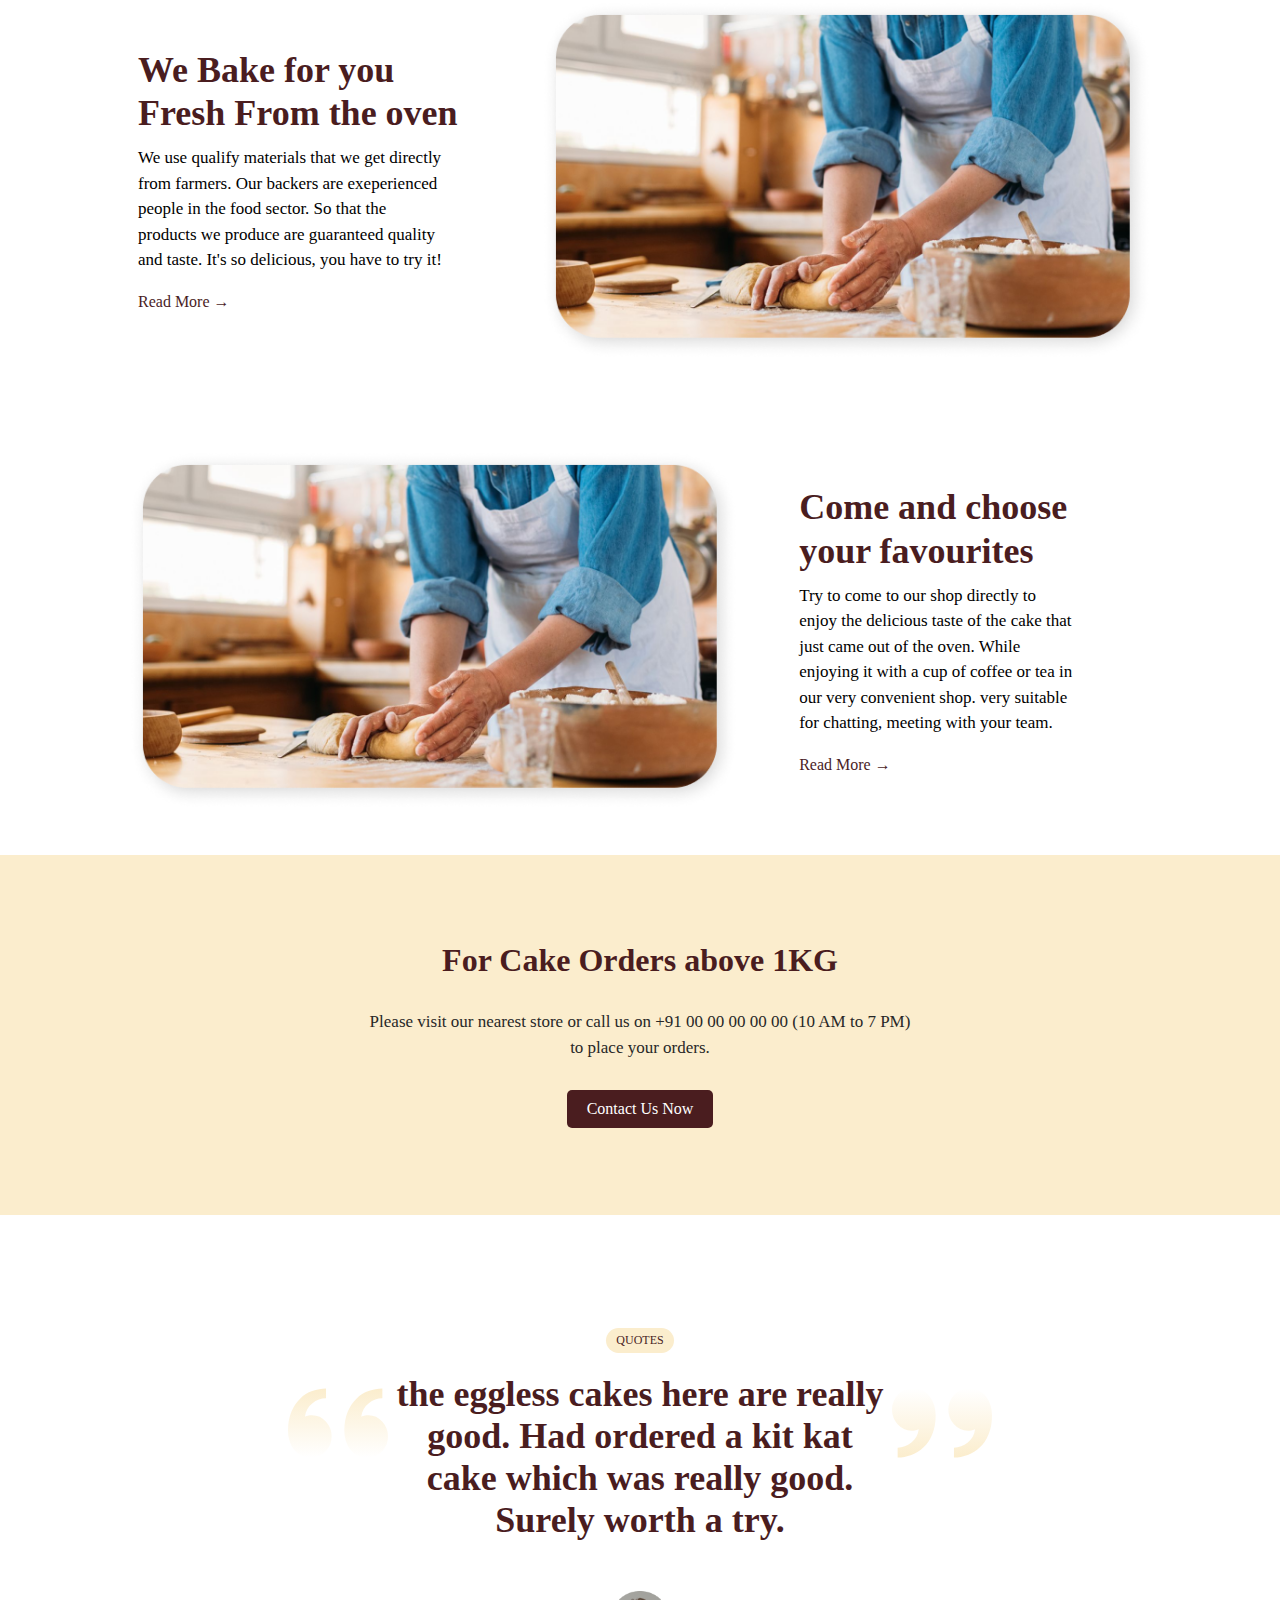
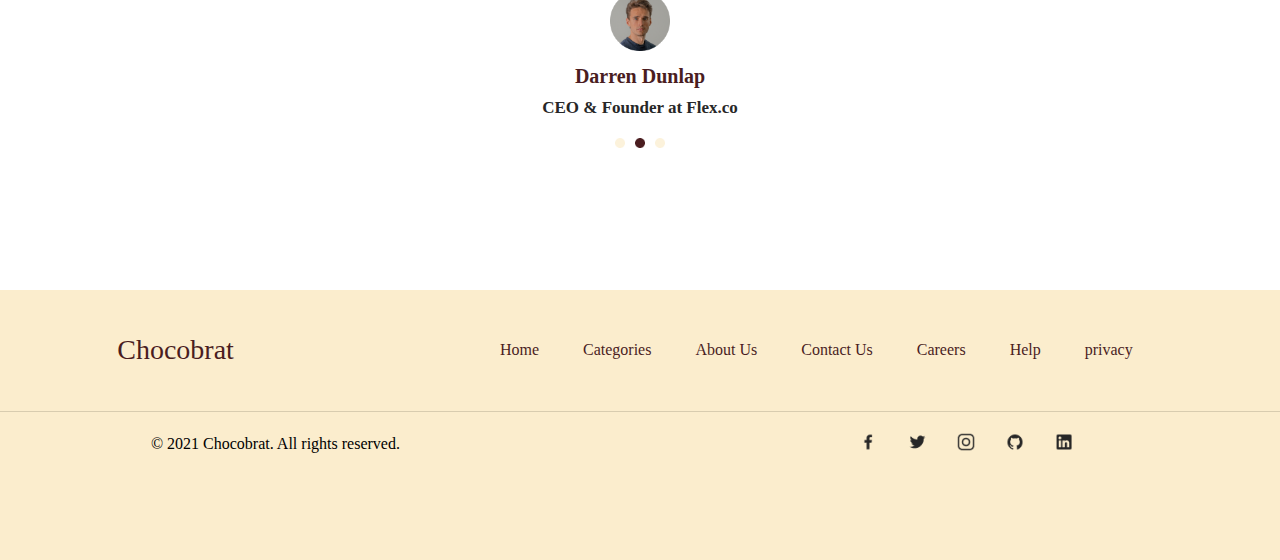
==== last-part.html @ 95eae978 "Seoyun's Commit -01" ====
<!DOCTYPE html>
<html lang="en">

<head>
    <meta charset="UTF-8">
    <meta name="viewport" content="width=device-width, initial-scale=1.0">
    <link rel="stylesheet" href="./main.css">
    <title>Chocobrat Bakery</title>
</head>

<body>
    <main>
        <div id="content1">
            <div id="container1">
                <span>We Bake for you</span>
                <span>Fresh From the oven</span>
                <p>We use qualify materials that we get directly from farmers.
                    Our backers are exeperienced people in the food sector. So
                    that the products we produce are guaranteed quality and
                    taste. It's so delicious, you have to try it!
                </p>
                <a href="#">Read More &rarr;</a>
            </div>
            <img src="./Rectangle 34.png" alt="bake-right">
        </div>

        <div id="content2">
            <img src="./Rectangle 34.png" alt="bake-left">
            <div id="container2">
                <span>Come and choose</span>
                <span>your favourites</span>
                <p>Try to come to our shop directly to enjoy the delicious taste
                    of the cake that just came out of the oven. While enjoying it
                    with a cup of coffee or tea in our very convenient shop. very
                    suitable for chatting, meeting with your team.
                </p>
                <a href="#">Read More &rarr;</a>
            </div>
        </div>

        <div id="content3">
            <span>For Cake Orders above 1KG</span>
            <p>Please visit our nearest store or call us on +91 00 00 00 00 00 (10 AM to 7 PM)
                <br>to place your orders.
            </p>
            <a href="#">Contact Us Now</a>
        </div>

        <div id="content4">
            <span>QUOTES</span>
            <div id="container4">
                <img src="./“.svg" alt="quotes" width="100" height="100">
                <p>the eggless cakes here are really good.
                    Had ordered a kit kat cake which was
                    really good. Surely worth a try.
                </p>
                <img src="./“-1.svg" alt="quotes" width="100" height="100">
            </div>
            <div id="profile">
                <img src="./Ellipse 1.png" alt="CEO" width="60" height="60"><br>
                <span>Darren Dunlap</span>
                <p>CEO & Founder at Flex.co</p>
                <img src="./Group 1.png" alt="dots" width="50" height="10">
            </div>
        </div>
    </main>

    <footer>
        <nav id="bottom-navigation">
            <div id="logo-bot"><span><a href="./last-part.html">Chocobrat</a></span></div>
            <div id="menu-container">
                <span><a href="#">Home</a></span>
                <span><a href="#">Categories</a></span>
                <span><a href="#">About Us</a></span>
                <span><a href="#">Contact Us</a></span>
                <span><a href="#">Careers</a></span>
                <span><a href="#">Help</a></span>
                <span><a href="#">privacy</a></span>
            </div>
        </nav>
        <div id="links-bot">
            <span>&copy; 2021 Chocobrat. All rights reserved.</span>
            <div>
                <a href="#"><img src="./Icons/Facebook.png" alt="facebook" width="20" height="20"></a>
                <a href="#"><img src="./Icons/Twitter.png" alt="x" width="20" height="20"></a>
                <a href="#"><img src="./Icons/Instagram.png" alt="insta" width="20" height="20"></a>
                <a href="#"><img src="./Icons/Github.png" alt="github" width="20" height="20"></a>
                <a href="#"><img src="./Icons/LinkedIn.png" alt="linkedin" width="20" height="20"></a>
            </div>
        </div>
    </footer>

</body>

</html>
---- main.css ----
/* Universal Style Rules */
* {
    box-sizing: border-box;
    margin: 0;
    padding: 0;
    text-decoration: none;
    border: none;
}

/* 1 */
#content1 {
    background-color: white;
    width: 80%;
    margin: auto;
    margin-bottom: 10vh;
    height: 40vh;
    display: flex;
    gap: 10px;
}

#content1 img {
    float: right;
    width: 80%;
    height: 100%;
}

#container1,
#container2 {
    display: flex;
    flex-direction: column;
    justify-content: center;
    padding: 10px;
    width: 80%;
    margin: auto;
}

#container1 span,
#container2 span {
    color: #4A1D1F;
    font-size: 36px;
    line-height: 1.2;
    font-weight: bold;
}

#container1 p,
#container2 p {
    margin-top: 10px;
    line-height: 1.5;
    font-size: 17px;
    width: 80%;
}

#container1 a,
#container2 a {
    color: #4A1D1F;
    margin-top: 20px;
}


/* 2 */
#content2 {
    background-color: white;
    width: 80%;
    margin: auto;
    margin-bottom: 5vh;
    height: 40vh;
    display: flex;
    gap: 50px;
}

#content2 img {
    float: left;
    width: 80%;
    height: 100%;
}

/* 3 */
#content3 {
    background-color: #FBEDCD;
    width: 100%;
    height: 40vh;
    display: flex;
    flex-direction: column;
    justify-content: center;
    align-items: center;
    gap: 30px;
    text-align: center;
}

#content3 span {
    color: #4A1D1F;
    font-size: 32px;
    font-weight: bolder;
}

#content3 p {
    color: #272727;
    font-size: 17px;
    line-height: 1.5;
}

#content3 a {
    background-color: #4A1D1F;
    color: white;
    padding: 10px 20px;
    border-radius: 5px;
}


/* 4 */
#content4 {
    background-color: white;
    width: 100%;
    height: 70vh;
    display: flex;
    flex-direction: column;
    justify-content: center;
    align-items: center;
    padding-top: 50px;
    padding-bottom: 20px;
    margin-bottom: 5vh;
}

#content4 span:first-child {
    border-radius: 30px;
    background-color: #FBEDCD;
    color: #4A1D1F;
    padding: 5px 10px;
    font-size: 12px;
}

#container4 {
    flex: 0 0 30%;
    display: flex;
    width: 55%;
    margin: 20px auto;
    margin-bottom: 40px;
    text-align: center;
}

#content4 p {
    color: #4A1D1F;
    font-size: 36px;
    font-weight: bold;
}

#profile {
    flex: 0 0 30%;
    text-align: center;
}

#profile span {
    font-size: 20px;
    font-weight: bold;
    color: #4A1D1F;
    margin: 10px;
}

#profile p {
    font-size: 17px;
    color: #272727;
    margin: 10px;
}

#profile img {
    margin: 10px;
}

/* footer */
footer {
    background-color: #FBEDCD;
    width: 100%;
    height: 30vh;
}

nav {
    height: 45%;
    display: flex;
    justify-content: center;
    align-items: center;
    gap: 20vw;
    border-bottom: 1px solid #d8ccaf;
}

#logo-bot {
    font-size: 28px;
}

#logo-bot a,
#menu-container a {
    color: #4A1D1F;
}

#menu-container a:hover {
    color: brown;
}

#menu-container span {
    padding: 10px;
    margin-right: 20px;
}

#links-bot {
    display: flex;
    justify-content: space-evenly;
    align-items: center;
    padding-top: 20px;
    margin-right: 30px;
    gap: 24vw;
}

#links-bot a {
    padding-right: 25px;
}
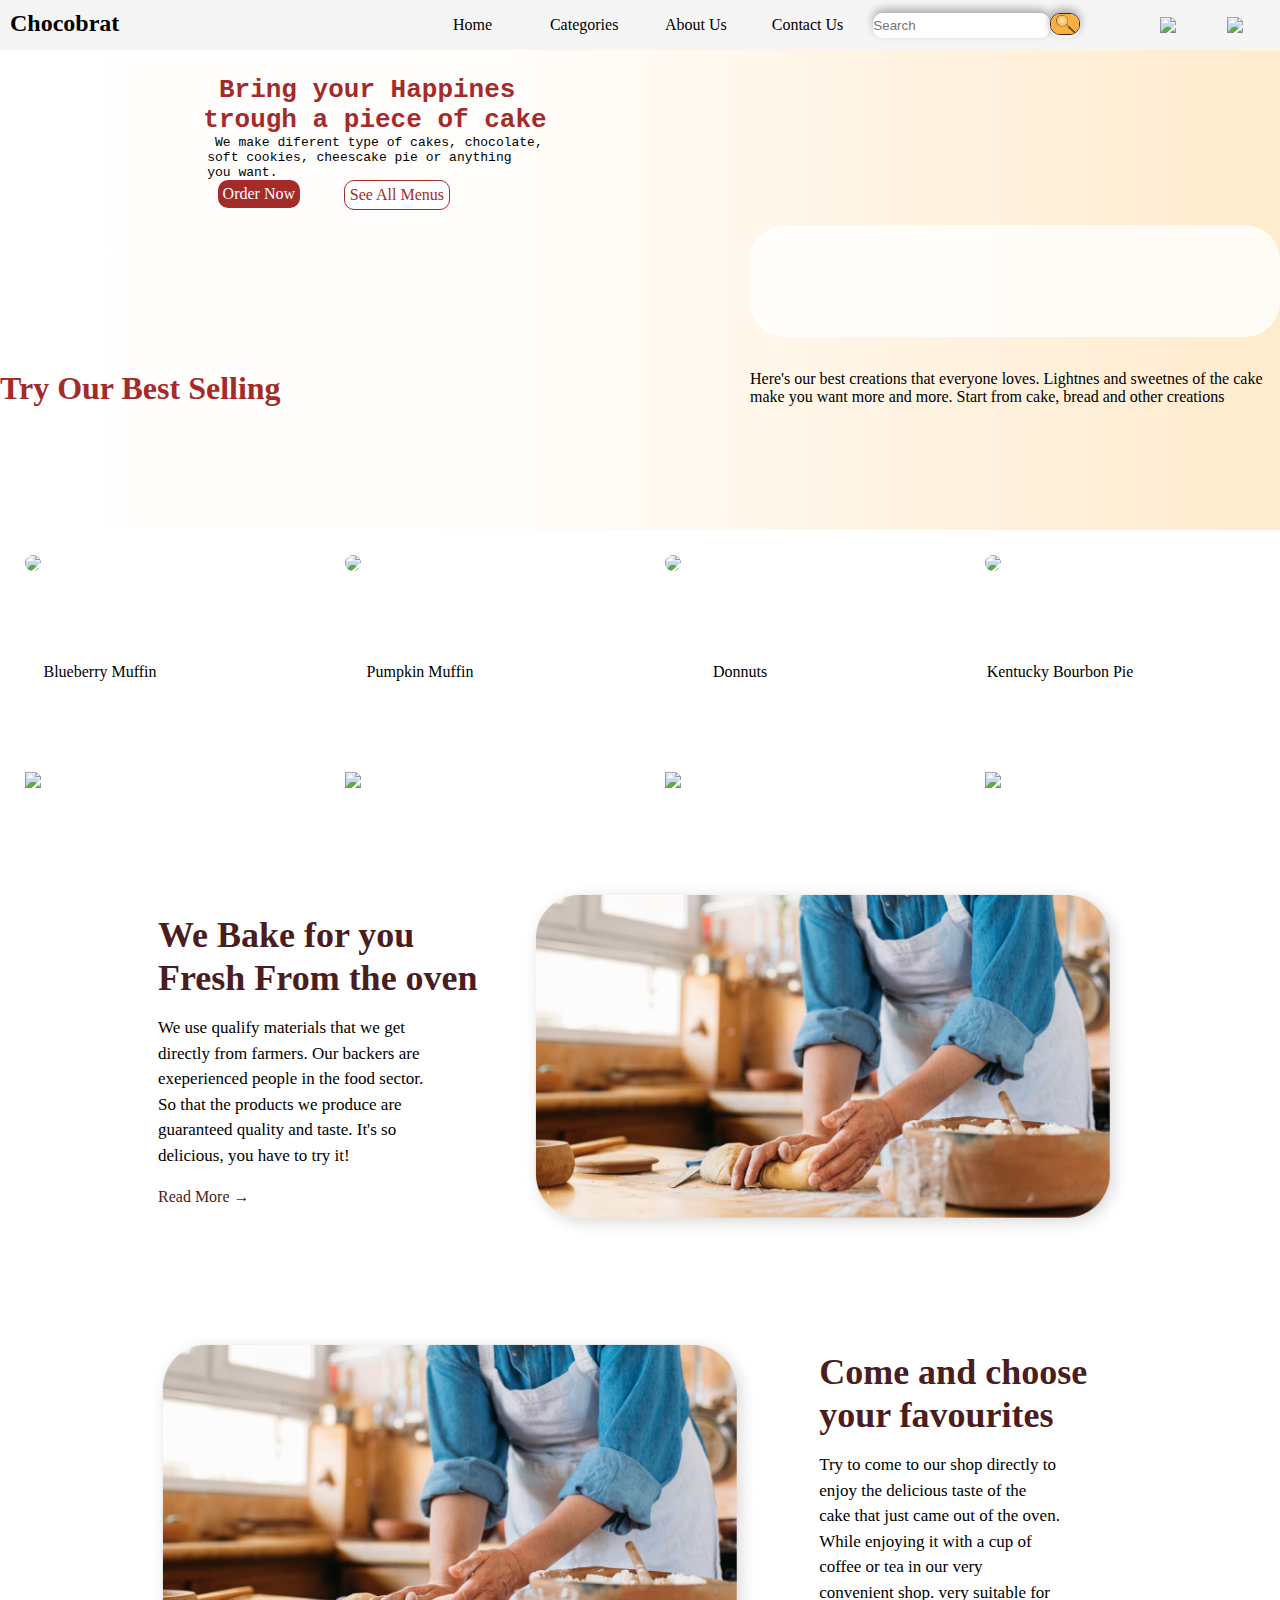
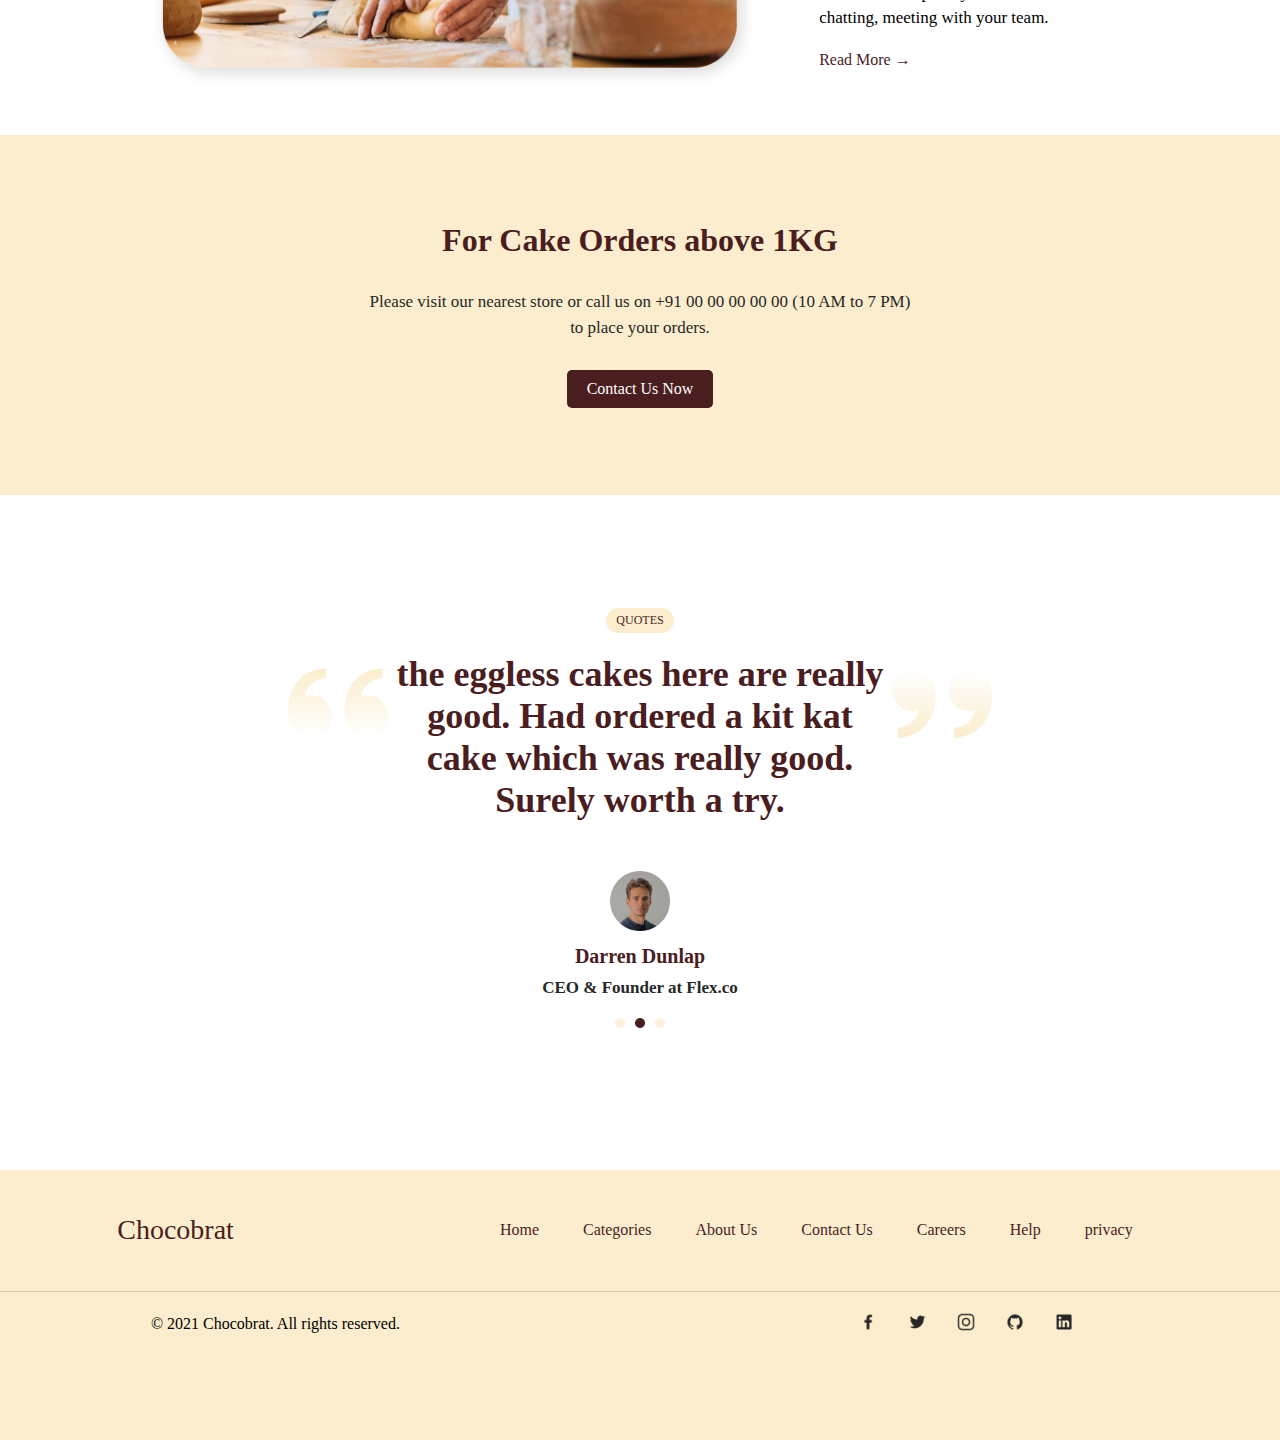
==== commit c82ec5c9: "update" ====
--- a/last-part.html
+++ b/last-part.html
@@ -9,6 +9,74 @@
 </head>
 
 <body>
+    <header>
+        <div class="cont-header"></div>
+        <div class="cont-header1"><h2>Chocobrat</h2></div>
+        <div class="cont-header2">
+            <div class="cont-header2-1">
+                <p class="cont-header2-1-2">Home</p>
+                <p class="cont-header2-1-2">Categories</p>
+                <p class="cont-header2-1-2">About Us</p>
+                <p class="cont-header2-1-2">Contact Us</p>
+            </div>
+        </div>
+        <div class="cont-header3">
+           <div class="cont-header3-1">
+             <form class="cont-header3-1-1">
+                <input type="text" name="search" class="formhed" placeholder="Search">
+            </form>  
+            <div class="cont-header3-2-2">
+                <img src="[data-uri]" class="imglupa" alt=""> 
+            </div>
+        </div>
+            <div class="cont-header3-3"><img src="https://static.vecteezy.com/system/resources/previews/014/396/452/non_2x/comic-style-user-icon-with-transparent-background-file-png.png" class="imgcontheader3"></div>
+            <div class="cont-header3-4"><img src="https://www.clker.com//cliparts/8/J/o/x/9/a/shopping-cart-black-hi.png" class="imgcontheader3"></div>
+        </div>
+    </header>
+    <div class="cont-princ">
+        <div class="cont-princ1"></div>
+        <div class="cont-princ2"><img src="https://static.vecteezy.com/system/resources/previews/027/145/020/original/tasty-homemade-chocolate-cake-on-transparent-background-png.png" class="bolofundo" alt=""></div>
+        <div class="cont-princ3">
+            <div class="cont-princ3-1"><pre><h1 class="brow"> Bring your Happines
+trough a piece of cake</h1></pre></div>
+            <div class="cont-princ3-2"><pre> We make diferent type of cakes, chocolate,
+soft cookies, cheescake pie or anything
+you want.</pre></div>
+            <div class="cont-princ3-3">
+                <div class="cont-princ3-3-1"><p class="cont-princ3-button1">Order Now</p></div>
+                <div class="cont-princ3-3-2"><p class="cont-princ3-button2">See All Menus</p></div>
+            </div>
+        </div>
+        <div class="cont-princ4">
+            <div class="cont-princ5-1"><img src="https://static.vecteezy.com/system/resources/previews/027/187/878/original/chocolate-cake-slice-isolated-on-transparent-backgroun-with-empty-space-ai-generated-png.png" class="imgbolo" alt=""></div>
+            <div class="cont-princ5-2"><img src="https://cdn.sodiedoces.com.br/wp-content/uploads/2021/10/25112608/20412_fotos_55-delicia-de-morango_bolo_fatia_540x400px55.png" class="imgbolo" alt=""></div>
+            <div class="cont-princ5-3"><img src="https://static.vecteezy.com/system/resources/previews/047/736/824/original/caramel-cake-slice-with-caramel-sauce-and-nuts-isolated-on-a-transparent-background-free-png.png" class="imgbolo" alt=""></div>
+        </div>
+        <div class="cont-princ6"><h1 id="perto">Try Our Best Selling</h1></div>
+        <div class="cont-princ7"><p id="longe">Here's our best creations that everyone loves. Lightnes and sweetnes of the cake make you want more and more. Start from cake, bread and other creations</p></div>
+    </div>
+    <div class="cont-menu">
+        <div class="cont-menu1">
+            <div class="cont-menu1-1"><img src="https://encrypted-tbn0.gstatic.com/images?q=tbn:ANd9GcQmjcfK6LPdChC0b_tn_YnxOr1k4zeWw7CZ-g&s" class="muffin1"></div>
+            <div class="cont-menu1-2"><p class="cont-menu1-1">Blueberry Muffin</p></div>
+            <div class="cont-menu1-3"><img src="https://static.vecteezy.com/system/resources/previews/016/314/388/non_2x/four-stars-rating-with-transparent-background-free-png.png" class="rate"></div>
+        </div>
+        <div class="cont-menu2">
+            <div class="cont-menu2-1"><img src="https://sugarspunrun.com/wp-content/uploads/2022/09/Pumpkin-Muffin-Recipe-1-of-1-3.jpg" class="muffin2"></div>
+            <div class="cont-menu2-2"><p class="cont-menu1-1">Pumpkin Muffin</p></div>
+            <div class="cont-menu2-3"><img src="https://static.vecteezy.com/system/resources/previews/016/314/388/non_2x/four-stars-rating-with-transparent-background-free-png.png" class="rate"></div>
+        </div>
+        <div class="cont-menu3">
+            <div class="cont-menu3-1"><img src="https://encrypted-tbn0.gstatic.com/images?q=tbn:ANd9GcTT_hLMy9DUEMsEnAtRWFwiw6WyWep_ZT_rWQ&s" class="muffin3"></div>
+            <div class="cont-menu3-2"><p class="cont-menu1-1">Donnuts</p></div>
+            <div class="cont-menu3-3"><img src="https://static.vecteezy.com/system/resources/previews/016/314/388/non_2x/four-stars-rating-with-transparent-background-free-png.png" class="rate"></div>
+        </div>
+        <div class="cont-menu4">
+            <div class="cont-menu4-1"><img src="https://www.southernliving.com/thmb/fHkS8WHV9FVxCrkYGqOu26gVS9Q=/1500x0/filters:no_upscale():max_bytes(150000):strip_icc()/Kentucky_Bourbon_Pie_012-2084b8664ae448d58848842a78ad0368.jpg" class="muffin4"></div>
+            <div class="cont-menu4-2"><p class="cont-menu1-1">Kentucky Bourbon Pie</p></div>
+            <div class="cont-menu4-3"><img src="https://static.vecteezy.com/system/resources/previews/016/314/388/non_2x/four-stars-rating-with-transparent-background-free-png.png" class="rate"></div>
+        </div>
+    </div>
     <main>
         <div id="content1">
             <div id="container1">
--- a/main.css
+++ b/main.css
@@ -18,6 +18,11 @@
     gap: 10px;
 }
 
+#content1,
+#content2 {
+    padding: 0 20px;
+}
+
 #content1 img {
     float: right;
     width: 80%;
@@ -44,7 +49,7 @@
 
 #container1 p,
 #container2 p {
-    margin-top: 10px;
+    margin-top: 15px;
     line-height: 1.5;
     font-size: 17px;
     width: 80%;
@@ -56,6 +61,15 @@
     margin-top: 20px;
 }
 
+#container1 a:hover,
+#container2 a:hover {
+    color: brown;
+}
+
+#container1 a:active,
+#container2 a:active {
+    color: red;
+}
 
 /* 2 */
 #content2 {
@@ -106,6 +120,12 @@
     border-radius: 5px;
 }
 
+#content3 a:hover {
+    color: brown;
+    background-color: white;
+    font-weight: bold;
+}
+
 
 /* 4 */
 #content4 {
@@ -211,4 +231,290 @@
 
 #links-bot a {
     padding-right: 25px;
+}
+
+#links-bot a:hover {
+    opacity: 0.7;
+}
+
+/*henqrique part
+{*/
+header
+{
+    display: grid;
+    grid-template-columns: repeat(3,1fr);
+    grid-template-rows: 50px;
+}
+.cont-header
+{
+    display: grid;
+    grid-area: 1/1/-1/-1;
+    background-color: whitesmoke;
+    z-index: -1;
+}
+.cont-header1
+{
+    margin: 10px;
+    display: grid;
+    grid-area: 1/1/2/1;
+}
+.cont-header2
+{
+    display: grid;
+    grid-area: 1/2/1/3;
+}
+.cont-header2-1
+{
+    display: grid;
+    gap: 20px   ;
+    grid-template-columns: repeat(auto-fill, minmax(70px, 1fr)); 
+}
+.cont-header2-1-2
+{
+    display: grid;
+    place-self: center;
+}
+
+.cont-header3
+{
+    display: grid;
+    grid-area: 1/3/1/4;
+    gap: 0 10px 10px;
+    grid-template-columns: repeat(4,1fr);
+    grid-template-rows: 50px;
+
+}
+.cont-header3-1
+{
+    display: grid;
+    grid-area: 1/1/2/2;
+    grid-template-columns: repeat(2,1fr);
+    margin: 0 0 0 20px;
+}
+.cont-header3-1-1,.cont-header3-2-2
+{
+    display: grid;
+    place-self: center end;
+    box-shadow: 0px -4px 8px rgba(0, 0, 0, 0.3); 
+    height: 50%;
+    border-radius: 10px;
+}
+.cont-header3-2
+{
+    display: grid;
+    grid-area: 1/2/2/3;
+}
+.cont-header3-3
+{
+    display: grid;
+    grid-area: 1/3/2/4;
+}
+.cont-header3-4
+{
+    display: grid;
+    grid-area: 1/4/2/5;
+}
+
+
+.imglupa
+{
+    width: 30px;
+    height: auto;
+    border: 1px solid #4A1D1F;
+    border-radius: 10px;
+}
+.formhed
+{
+    border-radius: 10px;
+}
+.imglupa:hover
+{
+    cursor: pointer;
+}
+.imgcontheader3
+{
+    width: 40px;
+    height: auto;
+    place-self: center;
+}
+.cont-princ
+{
+    display: grid;
+    grid-template-columns: repeat(2,1fr);
+    grid-template-rows: repeat(3,1fr);
+    
+}
+.cont-princ1
+{
+    display: grid;
+    background: linear-gradient(to right, white,rgba(255, 235, 205, 0.1) 40%, BlanchedAlmond  100%); 
+    z-index: -2;
+    grid-area: 1/1/-1/-1;
+}
+.bolofundo
+{
+    width: 90%;
+    height: auto;
+}
+.cont-princ2
+{
+    display: grid;
+    grid-area: 1/2/2/3;
+    z-index: -1;
+
+}
+.cont-princ3
+{
+    display: grid;
+    grid-area: 1/1/2/2;
+    margin: 25px 0 0 0;
+}
+.cont-princ3-1
+{
+    place-self: stretch center;
+}
+.brow
+{
+    color: brown;
+}
+.cont-princ3-2
+{
+    place-self: center;
+}
+.cont-princ3-3
+{
+    display: grid;
+    grid-template-columns: repeat(5,150px);
+
+}
+.cont-princ3-3-1
+{
+    grid-area: 1/2/2/3;
+    place-self: start end;
+}
+.cont-princ3-3-2
+{
+    grid-area: 1/3/2/4;
+    place-self: start end;
+}
+.cont-princ3-button1
+{
+    color: white;
+    background-color: brown;
+    border-radius: 10px;
+    width: 100%;
+    padding: 5px;
+    place-self: start end;
+}
+.cont-princ3-button1:hover
+{
+    cursor: pointer;
+}
+.cont-princ3-button2
+{
+    color: brown;
+    background-color: white;
+    border: 1px solid brown;
+    border-radius: 10px;
+    width: 100%;
+    padding: 5px;
+    place-self: start end;
+}
+.cont-princ3-button2:hover
+{
+    cursor: pointer;
+}
+.cont-princ4
+{
+    display: grid;
+    grid-area: 1/2/3/3;
+    height: 35%;
+    background-color: rgba(255, 255, 255, 0.8);
+    margin: 175px 0 0 0;
+    border-radius: 35px;
+    z-index: -1;
+    grid-template-columns: repeat(3,1fr);
+}
+.cont-princ5-1
+{
+    display: grid;
+    grid-area: 1/1/2/2;
+}
+.cont-princ5-2
+{
+    display: grid;
+    grid-area: 1/2/2/3;
+}
+.cont-princ5-3
+{
+    display: grid;
+    grid-area: 1/3/2/4;
+}
+.imgbolo 
+{
+    width: 70%;
+    height: auto;
+    place-self: center;
+}
+.cont-princ6
+{
+    display: grid;
+    color: brown;
+    grid-area: 3/1/4/2;
+}
+.cont-princ7
+{
+    display: grid;
+    grid-area:3/2/4/3 ;
+}
+.perto
+{
+    place-self: end center;
+}
+.cont-menu
+{
+    display: grid;
+    grid-template-columns: repeat(4,1fr);
+    grid-template-rows: 350px;
+}
+.rate 
+{
+    width: 50px;
+    height: auto;
+}
+.muffin1,.muffin2,.muffin3,.muffin4
+{
+    width: 150px;
+    height: auto;
+    border-radius: 15px;
+}
+p.cont-menu1-1
+{
+    place-self: center;
+}
+.cont-menu1
+{
+    display: grid;
+    grid-template-columns: 150px;
+    grid-template-rows: repeat(3,1fr);
+    margin: 25px 0 0 25px;
+}
+.cont-menu2
+{
+    display: grid;
+    grid-template-columns: 150px;
+    grid-template-rows: repeat(3,1fr);
+    margin: 25px 0 0 25px;
+}.cont-menu3
+{
+    display: grid;
+    grid-template-columns: 150px;
+    grid-template-rows: repeat(3,1fr);
+    margin: 25px 0 0 25px;
+}.cont-menu4
+{
+    display: grid;
+    grid-template-columns: 150px;
+    grid-template-rows: repeat(3,1fr);
+    margin: 25px 0 0 25px;
 }